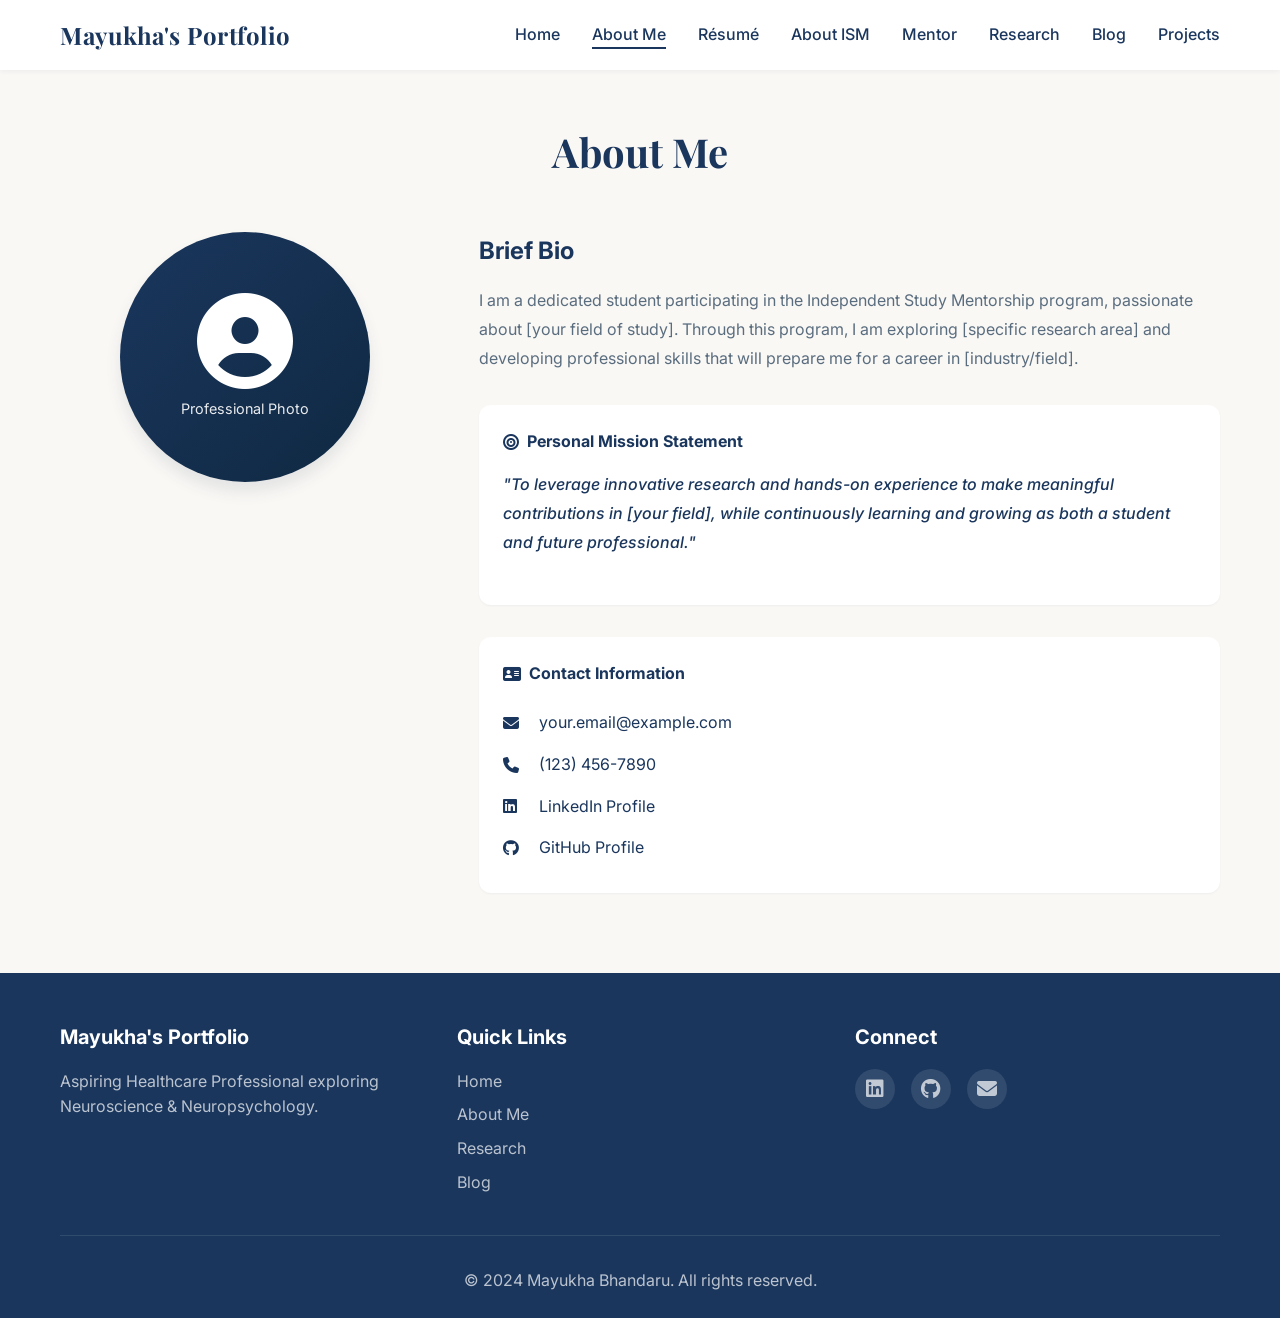
==== about.html @ 6cccc294 "Update to professional design: sharp button corners, Inter font family" ====
<!DOCTYPE html>
<html lang="en">
<head>
    <meta charset="UTF-8">
    <meta name="viewport" content="width=device-width, initial-scale=1.0">
    <title>About Me | Mayukha Bhandaru</title>
    <link rel="stylesheet" href="css/styles.css">
    <link rel="stylesheet" href="https://cdnjs.cloudflare.com/ajax/libs/font-awesome/6.4.0/css/all.min.css">
    <link href="https://fonts.googleapis.com/css2?family=Inter:wght@300;400;500;600;700&family=Playfair+Display:wght@600;700&display=swap" rel="stylesheet">
</head>
<body>
    <!-- Navigation -->
    <nav class="navbar" id="navbar">
        <div class="nav-container">
            <div class="nav-brand">
                <a href="index.html" class="brand-name">Mayukha's Portfolio</a>
            </div>
            <ul class="nav-menu" id="navMenu">
                <li><a href="index.html" class="nav-link">Home</a></li>
                <li><a href="about.html" class="nav-link active">About Me</a></li>
                <li><a href="resume.html" class="nav-link">Résumé</a></li>
                <li><a href="ism.html" class="nav-link">About ISM</a></li>
                <li><a href="mentor.html" class="nav-link">Mentor</a></li>
                <li><a href="research.html" class="nav-link">Research</a></li>
                <li><a href="blog.html" class="nav-link">Blog</a></li>
                <li><a href="projects.html" class="nav-link">Projects</a></li>
            </ul>
            <div class="hamburger" id="hamburger">
                <span></span>
                <span></span>
                <span></span>
            </div>
        </div>
    </nav>

    <!-- ABOUT ME Section -->
    <section id="about" class="section about-section page-section">
        <div class="container">
            <h2 class="section-title">About Me</h2>
            <div class="about-content">
                <div class="headshot-container">
                    <div class="headshot-placeholder">
                        <i class="fas fa-user-circle"></i>
                        <span>Professional Photo</span>
                    </div>
                </div>
                <div class="about-text">
                    <h3>Brief Bio</h3>
                    <p>I am a dedicated student participating in the Independent Study Mentorship program, passionate about [your field of study]. Through this program, I am exploring [specific research area] and developing professional skills that will prepare me for a career in [industry/field].</p>

                    <div class="mission-statement">
                        <h4><i class="fas fa-bullseye"></i> Personal Mission Statement</h4>
                        <p>"To leverage innovative research and hands-on experience to make meaningful contributions in [your field], while continuously learning and growing as both a student and future professional."</p>
                    </div>

                    <div class="contact-info">
                        <h4><i class="fas fa-address-card"></i> Contact Information</h4>
                        <ul>
                            <li><i class="fas fa-envelope"></i> <a href="mailto:your.email@example.com">your.email@example.com</a></li>
                            <li><i class="fas fa-phone"></i> (123) 456-7890</li>
                            <li><i class="fab fa-linkedin"></i> <a href="https://linkedin.com/in/yourprofile" target="_blank">LinkedIn Profile</a></li>
                            <li><i class="fab fa-github"></i> <a href="https://github.com/yourusername" target="_blank">GitHub Profile</a></li>
                        </ul>
                    </div>
                </div>
            </div>
        </div>
    </section>

    <!-- Footer -->
    <footer class="footer">
        <div class="container">
            <div class="footer-content">
                <div class="footer-section">
                    <h4>Mayukha's Portfolio</h4>
                    <p>Aspiring Healthcare Professional exploring Neuroscience &amp; Neuropsychology.</p>
                </div>
                <div class="footer-section">
                    <h4>Quick Links</h4>
                    <ul>
                        <li><a href="index.html">Home</a></li>
                        <li><a href="about.html">About Me</a></li>
                        <li><a href="research.html">Research</a></li>
                        <li><a href="blog.html">Blog</a></li>
                    </ul>
                </div>
                <div class="footer-section">
                    <h4>Connect</h4>
                    <div class="social-links">
                        <a href="#"><i class="fab fa-linkedin"></i></a>
                        <a href="#"><i class="fab fa-github"></i></a>
                        <a href="mailto:your.email@example.com"><i class="fas fa-envelope"></i></a>
                    </div>
                </div>
            </div>
            <div class="footer-bottom">
                <p>&copy; 2024 Mayukha Bhandaru. All rights reserved.</p>
            </div>
        </div>
    </footer>

    <script src="js/main.js"></script>
</body>
</html>
---- css/styles.css ----
/* ===========================
   GLOBAL STYLES & RESET
   =========================== */
* {
    margin: 0;
    padding: 0;
    box-sizing: border-box;
}

:root {
    --primary-color: #1a365d;
    --secondary-color: #0f2942;
    --accent-color: #f5e6d3;
    --accent-dark: #d4b896;
    --text-dark: #1a365d;
    --text-light: #5a6d7f;
    --bg-light: #faf8f5;
    --bg-white: #ffffff;
    --bg-cream: #f5e6d3;
    --border-color: #e8dcc8;
    --success-color: #2d5f4f;
    --warning-color: #d4b896;
    --danger-color: #8b4446;
    --shadow-sm: 0 1px 2px rgba(26, 54, 93, 0.05);
    --shadow-md: 0 4px 6px rgba(26, 54, 93, 0.08);
    --shadow-lg: 0 10px 15px rgba(26, 54, 93, 0.1);
    --shadow-xl: 0 20px 25px rgba(26, 54, 93, 0.12);
}

html {
    scroll-behavior: smooth;
}

body {
    font-family: 'Inter', -apple-system, BlinkMacSystemFont, 'Segoe UI', sans-serif;
    color: var(--text-dark);
    line-height: 1.6;
    background-color: var(--bg-white);
    font-weight: 400;
}

.container {
    max-width: 1200px;
    margin: 0 auto;
    padding: 0 20px;
}

.section {
    padding: 80px 0;
}

.section-title {
    font-family: 'Playfair Display', serif;
    font-size: 2.5rem;
    font-weight: 700;
    text-align: center;
    margin-bottom: 1rem;
    color: var(--text-dark);
}

.section-subtitle {
    text-align: center;
    color: var(--text-light);
    font-size: 1.1rem;
    margin-bottom: 3rem;
}

/* ===========================
   NAVIGATION BAR
   =========================== */
.navbar {
    position: fixed;
    top: 0;
    left: 0;
    width: 100%;
    background: var(--bg-white);
    box-shadow: var(--shadow-md);
    z-index: 1000;
    transition: all 0.3s ease;
}

.nav-container {
    max-width: 1200px;
    margin: 0 auto;
    padding: 1rem 20px;
    display: flex;
    justify-content: space-between;
    align-items: center;
}

.nav-brand {
    display: flex;
    align-items: center;
    gap: 12px;
}

.brand-name {
    font-family: 'Playfair Display', serif;
    font-weight: 700;
    font-size: 1.5rem;
    color: var(--primary-color);
    letter-spacing: 0.5px;
    text-decoration: none;
    transition: opacity 0.3s ease;
}

.brand-name:hover {
    opacity: 0.8;
}

/* Page sections (for multi-page layout) */
.page-section {
    min-height: calc(100vh - 140px);
    padding-top: 120px;
}

.logo-placeholder {
    width: 40px;
    height: 40px;
    background: linear-gradient(135deg, var(--primary-color), var(--secondary-color));
    border-radius: 8px;
    display: flex;
    align-items: center;
    justify-content: center;
    color: white;
    font-size: 1.5rem;
}

.nav-menu {
    display: flex;
    list-style: none;
    gap: 2rem;
}

.nav-link {
    text-decoration: none;
    color: var(--text-dark);
    font-weight: 500;
    transition: color 0.3s ease;
    position: relative;
}

.nav-link:hover,
.nav-link.active {
    color: var(--primary-color);
}

.nav-link::after {
    content: '';
    position: absolute;
    bottom: -5px;
    left: 0;
    width: 0;
    height: 2px;
    background: var(--primary-color);
    transition: width 0.3s ease;
}

.nav-link:hover::after,
.nav-link.active::after {
    width: 100%;
}

.hamburger {
    display: none;
    flex-direction: column;
    cursor: pointer;
    gap: 5px;
}

.hamburger span {
    width: 25px;
    height: 3px;
    background: var(--text-dark);
    transition: all 0.3s ease;
}

/* ===========================
   HOME / HERO SECTION
   =========================== */
.hero-section {
    min-height: 100vh;
    display: flex;
    align-items: center;
    background: linear-gradient(135deg, #0f2942 0%, #1a365d 50%, #2d4a6d 100%);
    color: white;
    padding-top: 80px;
}

.hero-content {
    max-width: 1100px;
    margin: 0 auto;
}

.hero-split {
    display: grid;
    grid-template-columns: 1fr 1fr;
    gap: 4rem;
    align-items: center;
    margin-bottom: 4rem;
}

.hero-text {
    text-align: left;
}

.hero-title {
    font-family: 'Playfair Display', serif;
    font-size: 4rem;
    font-weight: 700;
    margin-bottom: 1.5rem;
    animation: fadeInUp 0.8s ease;
    letter-spacing: 1px;
    line-height: 1.2;
}

.hero-subtitle {
    font-size: 1.75rem;
    font-weight: 300;
    margin-bottom: 1.5rem;
    opacity: 0.95;
    animation: fadeInUp 0.8s ease 0.2s backwards;
}

.hero-topic {
    font-size: 1.4rem;
    margin-bottom: 0;
    opacity: 0.95;
    animation: fadeInUp 0.8s ease 0.2s backwards;
}

.highlight {
    font-weight: 600;
    color: var(--accent-color);
}

.hero-quote {
    background: rgba(245, 230, 211, 0.15);
    backdrop-filter: blur(10px);
    padding: 2rem;
    border-radius: 12px;
    margin: 3rem auto;
    max-width: 600px;
    border-left: 4px solid var(--accent-color);
    animation: fadeInUp 0.8s ease 0.4s backwards;
}

.hero-quote-simple {
    margin: 0 auto 3rem;
    max-width: 800px;
    text-align: center;
    animation: fadeInUp 0.8s ease 0.4s backwards;
}

.hero-quote-simple p {
    font-size: 1.3rem;
    font-style: italic;
    margin-bottom: 0.75rem;
    line-height: 1.6;
    opacity: 0.95;
}

.hero-quote-simple cite {
    font-size: 1rem;
    opacity: 0.85;
    font-style: normal;
}

.hero-image-container {
    animation: fadeInUp 0.8s ease 0.3s backwards;
}

.hero-image-placeholder {
    width: 100%;
    height: 350px;
    background: rgba(245, 230, 211, 0.15);
    border: 3px dashed var(--accent-color);
    border-radius: 16px;
    display: flex;
    flex-direction: column;
    align-items: center;
    justify-content: center;
    transition: all 0.3s ease;
}

.hero-image-placeholder:hover {
    background: rgba(245, 230, 211, 0.25);
    transform: translateY(-5px);
}

.hero-image-placeholder i {
    font-size: 5rem;
    color: var(--accent-color);
    margin-bottom: 1rem;
    opacity: 0.8;
}

.hero-image-placeholder span {
    color: rgba(255, 255, 255, 0.7);
    font-size: 1rem;
    font-weight: 500;
}

.quote-icon {
    font-size: 2rem;
    color: var(--accent-color);
    margin-bottom: 1rem;
}

.hero-quote p {
    font-size: 1.2rem;
    font-style: italic;
    margin-bottom: 0.5rem;
}

.hero-quote cite {
    font-size: 0.9rem;
    opacity: 0.8;
}

.cta-button {
    display: inline-block;
    padding: 16px 48px;
    background: var(--accent-color);
    color: var(--primary-color);
    text-decoration: none;
    border-radius: 4px;
    font-weight: 600;
    font-size: 1rem;
    letter-spacing: 0.5px;
    text-transform: uppercase;
    transition: all 0.3s ease;
    margin: 0 auto;
    display: block;
    width: fit-content;
    animation: fadeInUp 0.8s ease 0.5s backwards;
}

.cta-button:hover {
    transform: translateY(-3px);
    box-shadow: 0 10px 20px rgba(245, 230, 211, 0.3);
    background: var(--accent-dark);
}

@keyframes fadeInUp {
    from {
        opacity: 0;
        transform: translateY(30px);
    }
    to {
        opacity: 1;
        transform: translateY(0);
    }
}

/* ===========================
   ABOUT ME SECTION
   =========================== */
.about-section {
    background: var(--bg-light);
}

.about-content {
    display: grid;
    grid-template-columns: 1fr 2fr;
    gap: 3rem;
    margin-top: 3rem;
}

.headshot-container {
    display: flex;
    justify-content: center;
}

.headshot-placeholder {
    width: 250px;
    height: 250px;
    border-radius: 50%;
    background: linear-gradient(135deg, var(--primary-color), var(--secondary-color));
    display: flex;
    flex-direction: column;
    align-items: center;
    justify-content: center;
    color: white;
    box-shadow: var(--shadow-lg);
}

.headshot-placeholder i {
    font-size: 6rem;
    margin-bottom: 0.5rem;
}

.headshot-placeholder span {
    font-size: 0.9rem;
    opacity: 0.9;
}

.about-text h3 {
    color: var(--primary-color);
    margin-bottom: 1rem;
    font-size: 1.5rem;
}

.about-text p {
    color: var(--text-light);
    line-height: 1.8;
    margin-bottom: 1.5rem;
}

.mission-statement,
.contact-info {
    background: var(--bg-white);
    padding: 1.5rem;
    border-radius: 12px;
    margin-top: 2rem;
    box-shadow: var(--shadow-sm);
}

.mission-statement h4,
.contact-info h4 {
    color: var(--text-dark);
    margin-bottom: 1rem;
    display: flex;
    align-items: center;
    gap: 0.5rem;
}

.mission-statement h4 i,
.contact-info h4 i {
    color: var(--primary-color);
}

.mission-statement p {
    font-style: italic;
    color: var(--text-dark);
    font-weight: 500;
}

.contact-info ul {
    list-style: none;
}

.contact-info ul li {
    padding: 0.5rem 0;
    display: flex;
    align-items: center;
    gap: 1rem;
}

.contact-info ul li i {
    color: var(--primary-color);
    width: 20px;
}

.contact-info a {
    color: var(--primary-color);
    text-decoration: none;
}

.contact-info a:hover {
    text-decoration: underline;
}

/* ===========================
   RÉSUMÉ SECTION
   =========================== */
.resume-section {
    background: var(--bg-white);
}

.resume-content {
    display: grid;
    grid-template-columns: 1fr 1fr;
    gap: 2rem;
    margin-top: 3rem;
}

.resume-preview {
    display: flex;
    align-items: center;
    justify-content: center;
}

.resume-placeholder {
    width: 100%;
    max-width: 400px;
    aspect-ratio: 8.5/11;
    background: var(--bg-light);
    border: 2px dashed var(--border-color);
    border-radius: 12px;
    display: flex;
    flex-direction: column;
    align-items: center;
    justify-content: center;
    color: var(--text-light);
}

.resume-placeholder i {
    font-size: 5rem;
    margin-bottom: 1rem;
    color: var(--primary-color);
}

.resume-placeholder p {
    font-size: 1.25rem;
    font-weight: 600;
    margin-bottom: 0.5rem;
}

.resume-download {
    display: flex;
    flex-direction: column;
    justify-content: center;
}

.resume-download h3 {
    color: var(--text-dark);
    margin-bottom: 1.5rem;
    font-size: 1.5rem;
}

.download-buttons {
    display: flex;
    flex-direction: column;
    gap: 1rem;
    margin-bottom: 1.5rem;
}

.download-btn {
    display: flex;
    align-items: center;
    gap: 1rem;
    padding: 1rem 1.5rem;
    border-radius: 8px;
    text-decoration: none;
    font-weight: 600;
    transition: all 0.3s ease;
}

.pdf-btn {
    background: var(--danger-color);
    color: white;
}

.pdf-btn:hover {
    background: #6d3335;
    transform: translateY(-2px);
    box-shadow: var(--shadow-md);
}

.gdoc-btn {
    background: var(--primary-color);
    color: white;
}

.gdoc-btn:hover {
    background: var(--secondary-color);
    transform: translateY(-2px);
    box-shadow: var(--shadow-md);
}

.download-note {
    color: var(--text-light);
    font-size: 0.9rem;
    display: flex;
    align-items: center;
    gap: 0.5rem;
}

.resume-highlights {
    grid-column: 1 / -1;
    margin-top: 2rem;
}

.resume-highlights h3 {
    color: var(--text-dark);
    margin-bottom: 1.5rem;
    font-size: 1.5rem;
}

.highlights-grid {
    display: grid;
    grid-template-columns: repeat(3, 1fr);
    gap: 2rem;
}

.highlight-item {
    background: var(--bg-light);
    padding: 2rem;
    border-radius: 12px;
    text-align: center;
    transition: all 0.3s ease;
}

.highlight-item:hover {
    transform: translateY(-5px);
    box-shadow: var(--shadow-md);
}

.highlight-item i {
    font-size: 3rem;
    color: var(--primary-color);
    margin-bottom: 1rem;
}

.highlight-item h4 {
    color: var(--text-dark);
    margin-bottom: 0.5rem;
}

.highlight-item p {
    color: var(--text-light);
}

/* ===========================
   ABOUT ISM SECTION
   =========================== */
.ism-section {
    background: var(--bg-light);
}

.ism-intro {
    max-width: 800px;
    margin: 0 auto 3rem;
    text-align: center;
}

.lead {
    font-size: 1.25rem;
    color: var(--text-light);
    line-height: 1.8;
}

.ism-details {
    display: grid;
    grid-template-columns: repeat(2, 1fr);
    gap: 2rem;
}

.ism-card {
    background: var(--bg-white);
    padding: 2rem;
    border-radius: 12px;
    box-shadow: var(--shadow-sm);
    transition: all 0.3s ease;
}

.ism-card:hover {
    transform: translateY(-5px);
    box-shadow: var(--shadow-lg);
}

.card-icon {
    width: 60px;
    height: 60px;
    background: linear-gradient(135deg, var(--primary-color), var(--secondary-color));
    border-radius: 12px;
    display: flex;
    align-items: center;
    justify-content: center;
    color: white;
    font-size: 1.75rem;
    margin-bottom: 1.5rem;
}

.ism-card h3 {
    color: var(--text-dark);
    margin-bottom: 1rem;
    font-size: 1.5rem;
}

.ism-card p {
    color: var(--text-light);
    line-height: 1.8;
}

/* ===========================
   MENTOR BIO SECTION
   =========================== */
.mentor-section {
    background: var(--bg-white);
}

.mentor-content {
    position: relative;
    margin-top: 3rem;
}

.coming-soon-badge {
    display: inline-flex;
    align-items: center;
    gap: 0.5rem;
    background: var(--accent-color);
    color: var(--primary-color);
    padding: 0.75rem 1.5rem;
    border-radius: 50px;
    font-weight: 600;
    margin-bottom: 2rem;
}

.mentor-placeholder {
    display: grid;
    grid-template-columns: 1fr 2fr;
    gap: 3rem;
    background: var(--bg-light);
    padding: 3rem;
    border-radius: 12px;
}

.mentor-image-placeholder {
    width: 250px;
    height: 250px;
    border-radius: 12px;
    background: linear-gradient(135deg, var(--primary-color), var(--secondary-color));
    display: flex;
    flex-direction: column;
    align-items: center;
    justify-content: center;
    color: white;
    box-shadow: var(--shadow-lg);
}

.mentor-image-placeholder i {
    font-size: 6rem;
    margin-bottom: 0.5rem;
}

.mentor-info-placeholder h3 {
    font-size: 2rem;
    color: var(--text-dark);
    margin-bottom: 0.5rem;
}

.mentor-title {
    font-size: 1.25rem;
    color: var(--primary-color);
    font-weight: 600;
    margin-bottom: 0.25rem;
}

.mentor-company {
    color: var(--text-light);
    margin-bottom: 2rem;
}

.mentor-bio {
    margin-bottom: 2rem;
}

.mentor-bio p {
    color: var(--text-light);
    line-height: 1.8;
}

.mentor-expertise h4 {
    color: var(--text-dark);
    margin-bottom: 1rem;
}

.mentor-expertise ul {
    list-style: none;
    padding-left: 0;
}

.mentor-expertise ul li {
    color: var(--text-light);
    padding: 0.5rem 0;
    padding-left: 1.5rem;
    position: relative;
}

.mentor-expertise ul li::before {
    content: '•';
    color: var(--primary-color);
    font-size: 1.5rem;
    position: absolute;
    left: 0;
}

/* ===========================
   RESEARCH SECTION
   =========================== */
.research-section {
    background: var(--bg-light);
}

.research-grid {
    display: grid;
    grid-template-columns: repeat(2, 1fr);
    gap: 2rem;
    margin-top: 3rem;
}

.research-card {
    background: var(--bg-white);
    border-radius: 12px;
    overflow: hidden;
    box-shadow: var(--shadow-md);
    transition: all 0.3s ease;
}

.research-card:hover {
    transform: translateY(-5px);
    box-shadow: var(--shadow-xl);
}

.card-header {
    padding: 2rem;
    color: white;
    display: flex;
    align-items: center;
    gap: 1rem;
}

.card-header i {
    font-size: 2rem;
}

.card-header h3 {
    font-size: 1.5rem;
    margin: 0;
}

.research-header {
    background: linear-gradient(135deg, #1a365d, #2d4a6d);
}

.interviews-header {
    background: linear-gradient(135deg, #2d4a6d, #3f5c7a);
}

.visits-header {
    background: linear-gradient(135deg, #0f2942, #1a365d);
}

.observations-header {
    background: linear-gradient(135deg, #3f5c7a, #516d89);
}

.card-body {
    padding: 2rem;
}

.card-body p {
    color: var(--text-light);
    margin-bottom: 1.5rem;
    line-height: 1.6;
}

.assessment-count {
    display: flex;
    align-items: baseline;
    gap: 0.5rem;
    margin-bottom: 1.5rem;
}

.assessment-count .count {
    font-size: 3rem;
    font-weight: 700;
    color: var(--primary-color);
}

.assessment-count .label {
    color: var(--text-light);
    font-size: 1rem;
}

.view-btn {
    width: 100%;
    padding: 0.75rem 1.5rem;
    background: var(--primary-color);
    color: white;
    border: none;
    border-radius: 8px;
    font-weight: 600;
    cursor: pointer;
    transition: all 0.3s ease;
}

.view-btn:hover {
    background: var(--secondary-color);
    transform: translateY(-2px);
}

/* ===========================
   BLOG SECTION
   =========================== */
.blog-section {
    background: var(--bg-white);
}

.blog-feed {
    max-width: 900px;
    margin: 0 auto;
}

.blog-entry {
    background: var(--bg-light);
    padding: 2rem;
    border-radius: 12px;
    margin-bottom: 2rem;
    box-shadow: var(--shadow-sm);
    transition: all 0.3s ease;
}

.blog-entry:hover {
    box-shadow: var(--shadow-md);
    transform: translateY(-3px);
}

.blog-meta {
    display: flex;
    gap: 1.5rem;
    margin-bottom: 1rem;
}

.blog-date,
.blog-category {
    display: flex;
    align-items: center;
    gap: 0.5rem;
    color: var(--text-light);
    font-size: 0.9rem;
}

.blog-category {
    color: var(--primary-color);
    background: var(--bg-cream);
    padding: 0.25rem 0.75rem;
    border-radius: 50px;
}

.blog-title {
    font-size: 1.75rem;
    color: var(--text-dark);
    margin-bottom: 1rem;
    font-weight: 600;
}

.blog-excerpt p {
    color: var(--text-light);
    line-height: 1.8;
    margin-bottom: 1.5rem;
}

.read-more {
    display: inline-flex;
    align-items: center;
    gap: 0.5rem;
    color: var(--primary-color);
    font-weight: 600;
    text-decoration: none;
    transition: all 0.3s ease;
}

.read-more:hover {
    gap: 1rem;
}

.blog-placeholder {
    background: var(--bg-light);
    padding: 3rem;
    border-radius: 12px;
    border: 2px dashed var(--border-color);
    text-align: center;
    color: var(--text-light);
}

.blog-placeholder i {
    font-size: 3rem;
    color: var(--primary-color);
    margin-bottom: 1rem;
}

/* ===========================
   PROJECTS SECTION
   =========================== */
.projects-section {
    background: var(--bg-light);
}

.project-subsection {
    margin-bottom: 4rem;
}

.subsection-header {
    display: flex;
    align-items: center;
    gap: 1rem;
    margin-bottom: 1rem;
}

.subsection-header i {
    font-size: 2rem;
    color: var(--primary-color);
}

.subsection-header h3 {
    font-size: 2rem;
    color: var(--text-dark);
}

.subsection-description {
    color: var(--text-light);
    font-size: 1.1rem;
    margin-bottom: 2rem;
    max-width: 800px;
}

.projects-grid {
    display: grid;
    grid-template-columns: repeat(2, 1fr);
    gap: 2rem;
}

.project-card {
    background: var(--bg-white);
    border-radius: 12px;
    overflow: hidden;
    box-shadow: var(--shadow-md);
    transition: all 0.3s ease;
}

.project-card:hover {
    transform: translateY(-5px);
    box-shadow: var(--shadow-xl);
}

.project-image-placeholder {
    height: 200px;
    background: linear-gradient(135deg, var(--primary-color), var(--secondary-color));
    display: flex;
    flex-direction: column;
    align-items: center;
    justify-content: center;
    color: white;
}

.project-image-placeholder i {
    font-size: 4rem;
    margin-bottom: 0.5rem;
}

.project-content {
    padding: 2rem;
}

.project-content h4 {
    color: var(--text-dark);
    font-size: 1.5rem;
    margin-bottom: 1rem;
}

.project-content p {
    color: var(--text-light);
    line-height: 1.8;
    margin-bottom: 1.5rem;
}

.project-tags {
    display: flex;
    gap: 0.5rem;
    flex-wrap: wrap;
    margin-bottom: 1.5rem;
}

.tag {
    background: var(--accent-color);
    color: var(--primary-color);
    padding: 0.25rem 0.75rem;
    border-radius: 50px;
    font-size: 0.85rem;
    font-weight: 500;
}

.project-link {
    display: inline-flex;
    align-items: center;
    gap: 0.5rem;
    color: var(--primary-color);
    text-decoration: none;
    font-weight: 600;
    transition: all 0.3s ease;
}

.project-link:hover {
    gap: 1rem;
}

.placeholder-card {
    display: flex;
    align-items: center;
    justify-content: center;
    border: 2px dashed var(--border-color);
    background: var(--bg-light);
}

.placeholder-content {
    text-align: center;
    color: var(--text-light);
    padding: 2rem;
}

.placeholder-content i {
    font-size: 4rem;
    color: var(--primary-color);
    margin-bottom: 1rem;
}

.final-product-container {
    max-width: 800px;
    margin: 0 auto;
}

.final-product-card {
    background: var(--bg-white);
    padding: 3rem;
    border-radius: 12px;
    box-shadow: var(--shadow-lg);
}

.product-icon {
    width: 80px;
    height: 80px;
    background: linear-gradient(135deg, var(--primary-color), var(--secondary-color));
    border-radius: 50%;
    display: flex;
    align-items: center;
    justify-content: center;
    color: white;
    font-size: 2.5rem;
    margin-bottom: 2rem;
}

.final-product-card h4 {
    font-size: 2rem;
    color: var(--text-dark);
    margin-bottom: 1rem;
}

.final-product-card > p {
    color: var(--text-light);
    line-height: 1.8;
    margin-bottom: 2rem;
}

.product-details {
    display: flex;
    gap: 2rem;
    margin-bottom: 2rem;
}

.detail-item {
    display: flex;
    align-items: center;
    gap: 0.75rem;
    color: var(--text-light);
}

.detail-item i {
    color: var(--primary-color);
    font-size: 1.25rem;
}

.product-components {
    background: var(--bg-light);
    padding: 2rem;
    border-radius: 8px;
    margin-bottom: 2rem;
}

.product-components h5 {
    color: var(--text-dark);
    margin-bottom: 1rem;
    font-size: 1.25rem;
}

.product-components ul {
    list-style: none;
}

.product-components ul li {
    padding: 0.5rem 0;
    color: var(--text-light);
    display: flex;
    align-items: center;
    gap: 0.75rem;
}

.product-components ul li i {
    color: var(--success-color);
}

.final-product-btn {
    width: 100%;
    padding: 1rem 2rem;
    background: var(--primary-color);
    color: white;
    border: none;
    border-radius: 8px;
    font-size: 1.1rem;
    font-weight: 600;
    cursor: pointer;
    transition: all 0.3s ease;
}

.final-product-btn:hover {
    background: var(--secondary-color);
    transform: translateY(-2px);
    box-shadow: var(--shadow-md);
}

/* ===========================
   FOOTER
   =========================== */
.footer {
    background: var(--text-dark);
    color: white;
    padding: 3rem 0 1.5rem;
}

.footer-content {
    display: grid;
    grid-template-columns: repeat(3, 1fr);
    gap: 2rem;
    margin-bottom: 2rem;
}

.footer-section h4 {
    margin-bottom: 1rem;
    font-size: 1.25rem;
}

.footer-section p {
    color: rgba(255, 255, 255, 0.7);
    line-height: 1.6;
}

.footer-section ul {
    list-style: none;
}

.footer-section ul li {
    margin-bottom: 0.5rem;
}

.footer-section a {
    color: rgba(255, 255, 255, 0.7);
    text-decoration: none;
    transition: color 0.3s ease;
}

.footer-section a:hover {
    color: white;
}

.social-links {
    display: flex;
    gap: 1rem;
}

.social-links a {
    width: 40px;
    height: 40px;
    background: rgba(255, 255, 255, 0.1);
    border-radius: 50%;
    display: flex;
    align-items: center;
    justify-content: center;
    font-size: 1.25rem;
    transition: all 0.3s ease;
}

.social-links a:hover {
    background: var(--primary-color);
    transform: translateY(-3px);
}

.footer-bottom {
    text-align: center;
    padding-top: 2rem;
    border-top: 1px solid rgba(255, 255, 255, 0.1);
    color: rgba(255, 255, 255, 0.7);
}

/* ===========================
   RESPONSIVE DESIGN
   =========================== */
@media (max-width: 968px) {
    .nav-menu {
        position: fixed;
        left: -100%;
        top: 70px;
        flex-direction: column;
        background-color: var(--bg-white);
        width: 100%;
        text-align: center;
        transition: 0.3s;
        box-shadow: var(--shadow-lg);
        padding: 2rem 0;
    }

    .nav-menu.active {
        left: 0;
    }

    .hamburger {
        display: flex;
    }

    .hero-split {
        grid-template-columns: 1fr;
        gap: 2rem;
        margin-bottom: 2rem;
    }

    .hero-text {
        text-align: center;
    }

    .hero-title {
        font-size: 3rem;
    }

    .hero-image-placeholder {
        height: 250px;
    }

    .about-content {
        grid-template-columns: 1fr;
    }

    .resume-content {
        grid-template-columns: 1fr;
    }

    .highlights-grid {
        grid-template-columns: 1fr;
    }

    .ism-details {
        grid-template-columns: 1fr;
    }

    .mentor-placeholder {
        grid-template-columns: 1fr;
    }

    .research-grid {
        grid-template-columns: 1fr;
    }

    .projects-grid {
        grid-template-columns: 1fr;
    }

    .footer-content {
        grid-template-columns: 1fr;
        text-align: center;
    }

    .social-links {
        justify-content: center;
    }
}

@media (max-width: 480px) {
    .hero-title {
        font-size: 2.5rem;
    }

    .hero-subtitle {
        font-size: 1.25rem;
    }

    .section {
        padding: 60px 0;
    }

    .section-title {
        font-size: 2rem;
    }
}
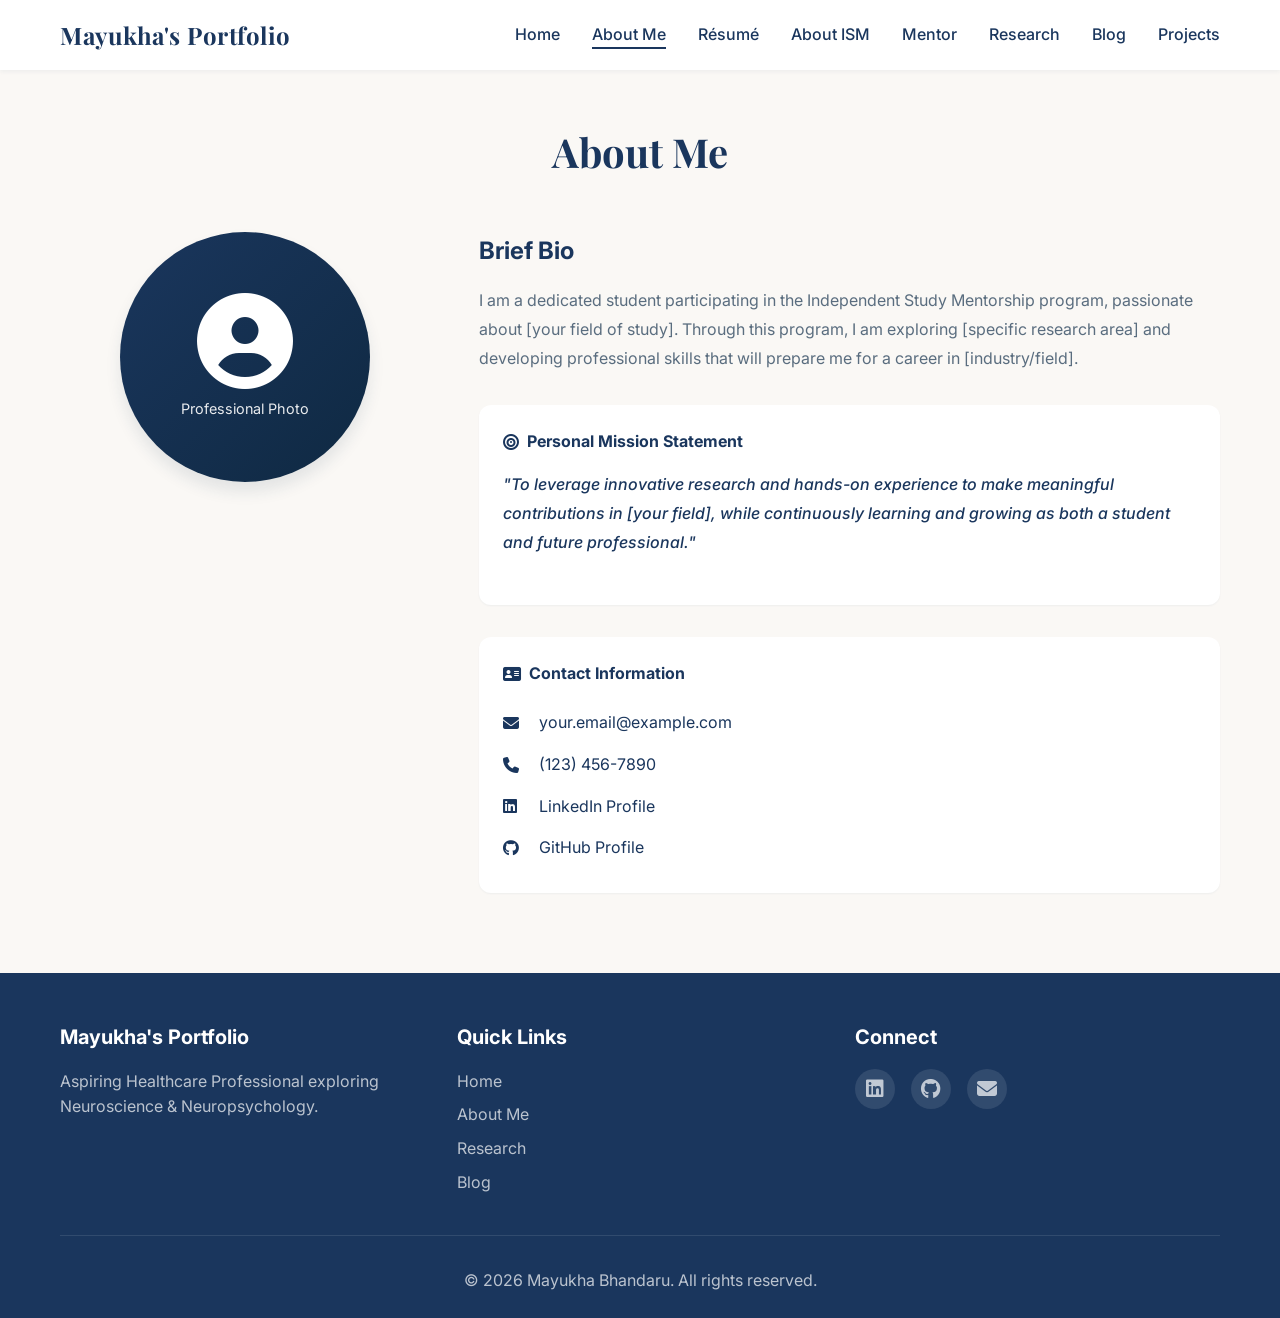
==== commit 64acd854: "Update copyright year to 2026" ====
--- a/about.html
+++ b/about.html
@@ -94,7 +94,7 @@
                 </div>
             </div>
             <div class="footer-bottom">
-                <p>&copy; 2024 Mayukha Bhandaru. All rights reserved.</p>
+                <p>&copy; 2026 Mayukha Bhandaru. All rights reserved.</p>
             </div>
         </div>
     </footer>
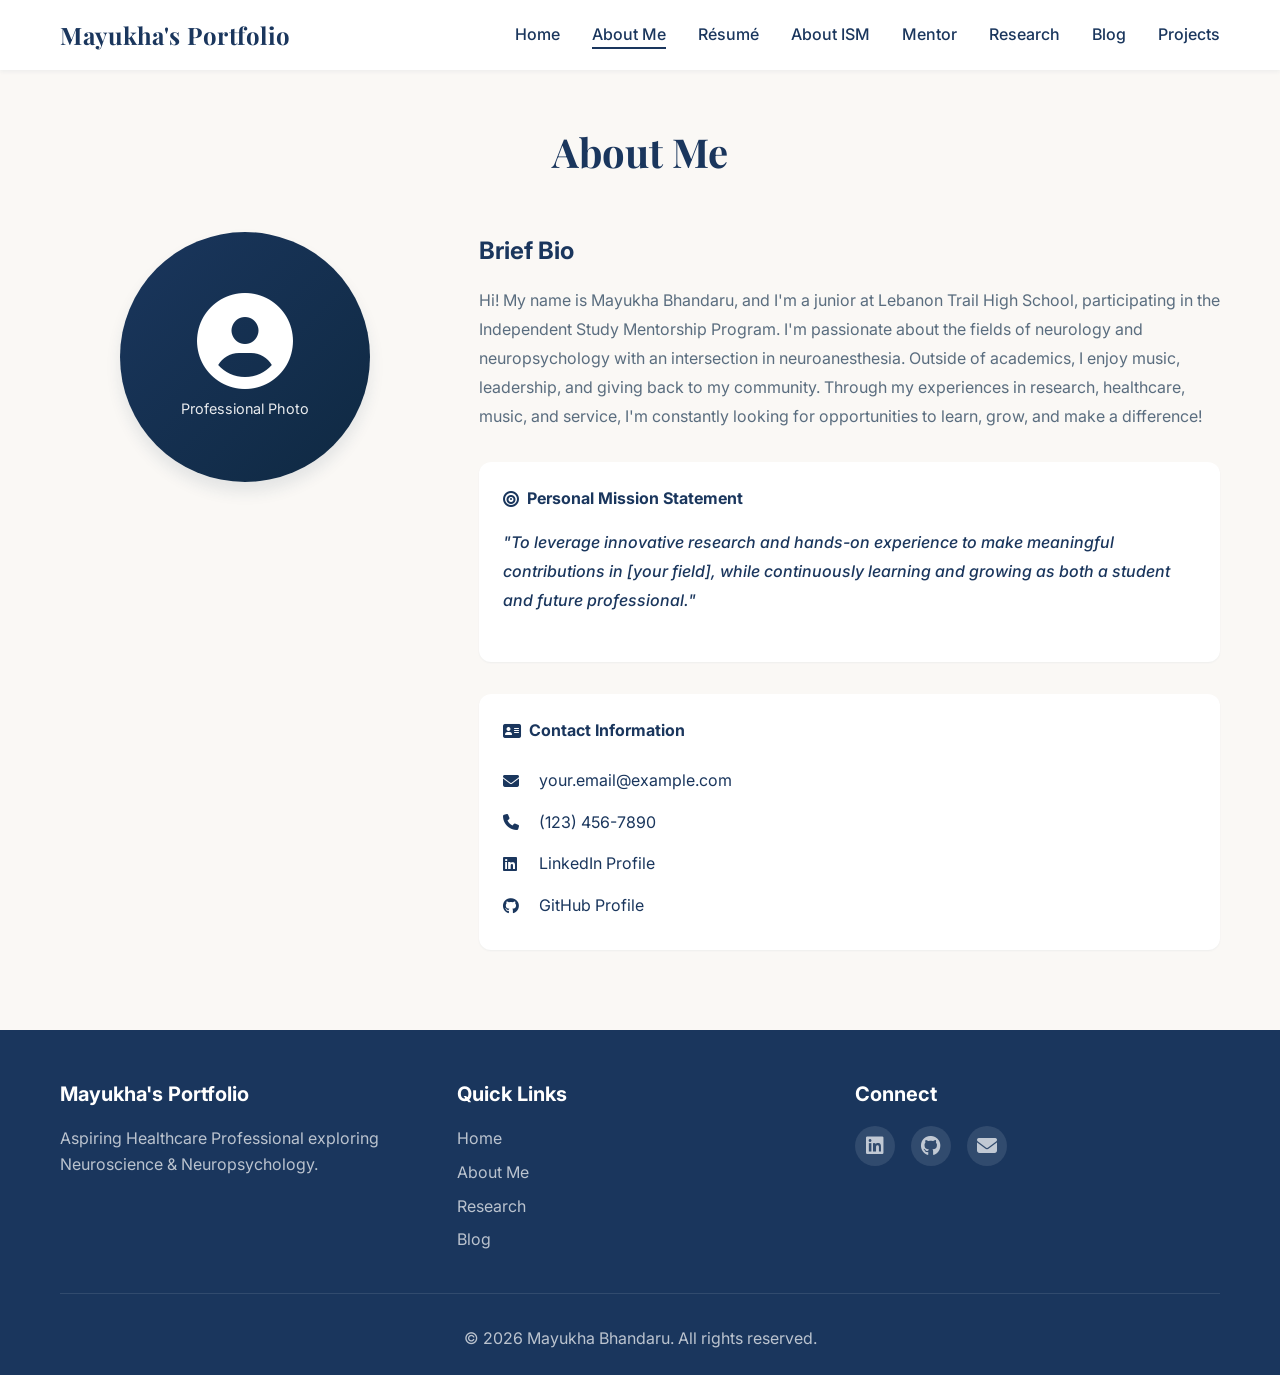
==== commit 2d36a2c0: "Add personalized bio for Mayukha" ====
--- a/about.html
+++ b/about.html
@@ -46,7 +46,7 @@
                 </div>
                 <div class="about-text">
                     <h3>Brief Bio</h3>
-                    <p>I am a dedicated student participating in the Independent Study Mentorship program, passionate about [your field of study]. Through this program, I am exploring [specific research area] and developing professional skills that will prepare me for a career in [industry/field].</p>
+                    <p>Hi! My name is Mayukha Bhandaru, and I'm a junior at Lebanon Trail High School, participating in the Independent Study Mentorship Program. I'm passionate about the fields of neurology and neuropsychology with an intersection in neuroanesthesia. Outside of academics, I enjoy music, leadership, and giving back to my community. Through my experiences in research, healthcare, music, and service, I'm constantly looking for opportunities to learn, grow, and make a difference!</p>
 
                     <div class="mission-statement">
                         <h4><i class="fas fa-bullseye"></i> Personal Mission Statement</h4>
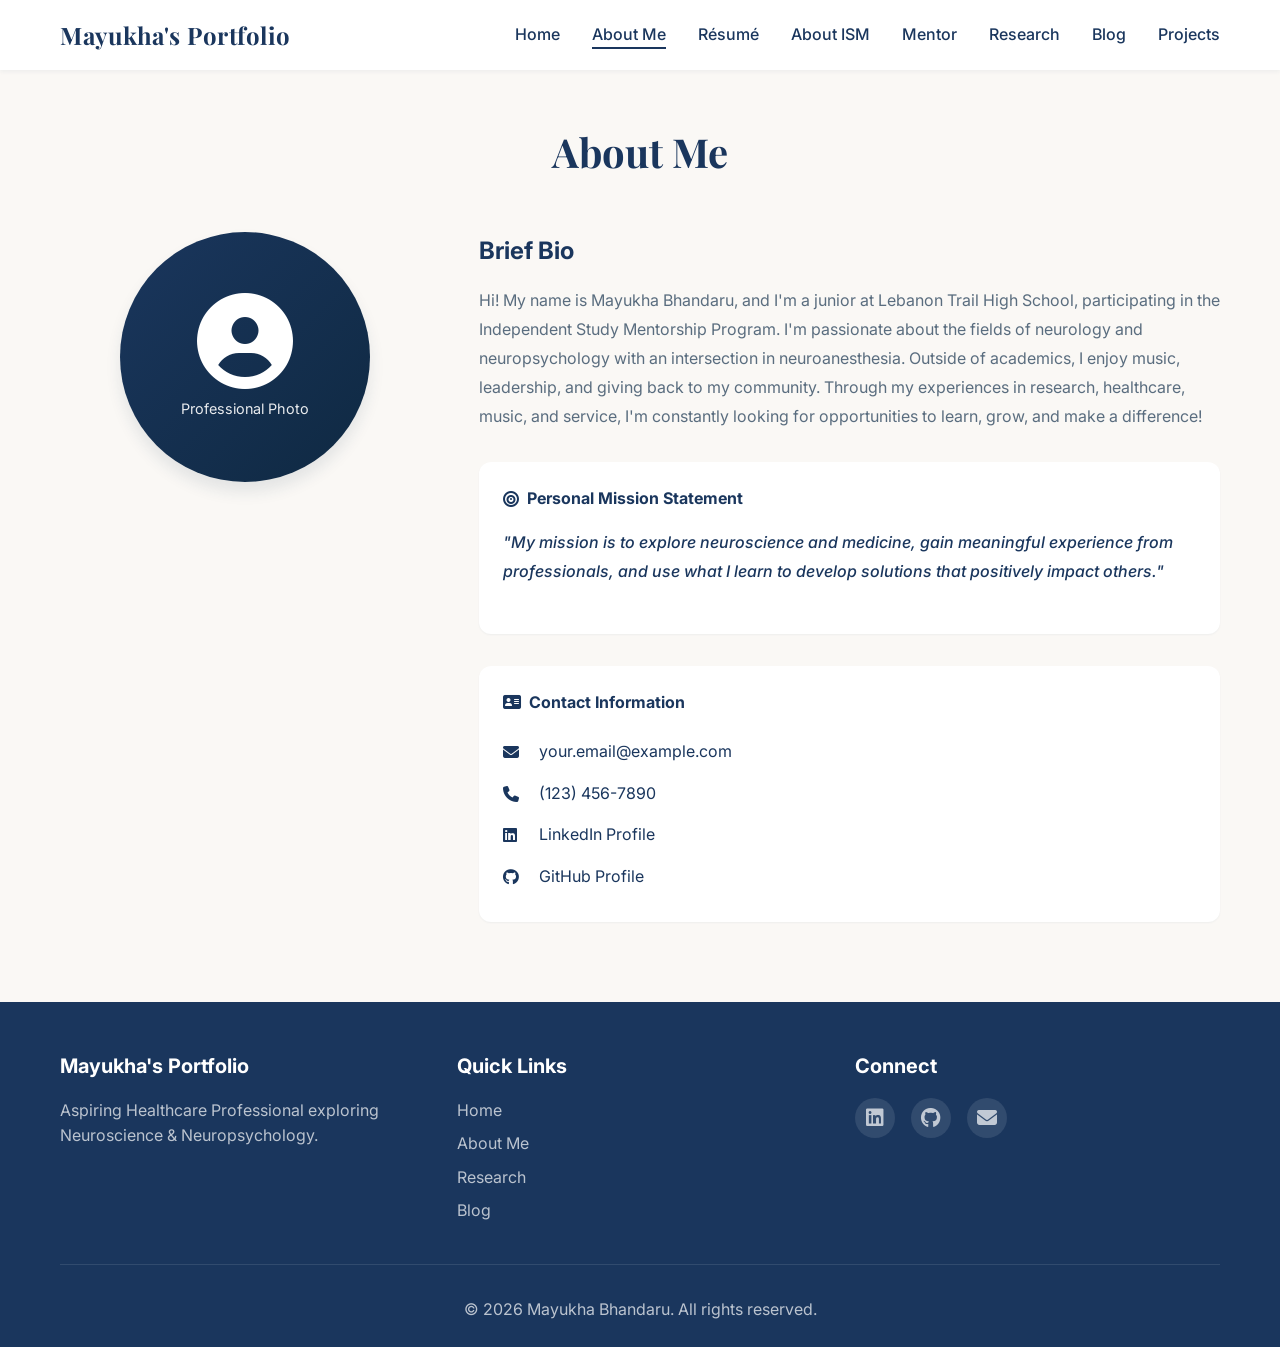
==== commit 9d54f56b: "Update mission statement" ====
--- a/about.html
+++ b/about.html
@@ -50,7 +50,7 @@
 
                     <div class="mission-statement">
                         <h4><i class="fas fa-bullseye"></i> Personal Mission Statement</h4>
-                        <p>"To leverage innovative research and hands-on experience to make meaningful contributions in [your field], while continuously learning and growing as both a student and future professional."</p>
+                        <p>"My mission is to explore neuroscience and medicine, gain meaningful experience from professionals, and use what I learn to develop solutions that positively impact others."</p>
                     </div>
 
                     <div class="contact-info">
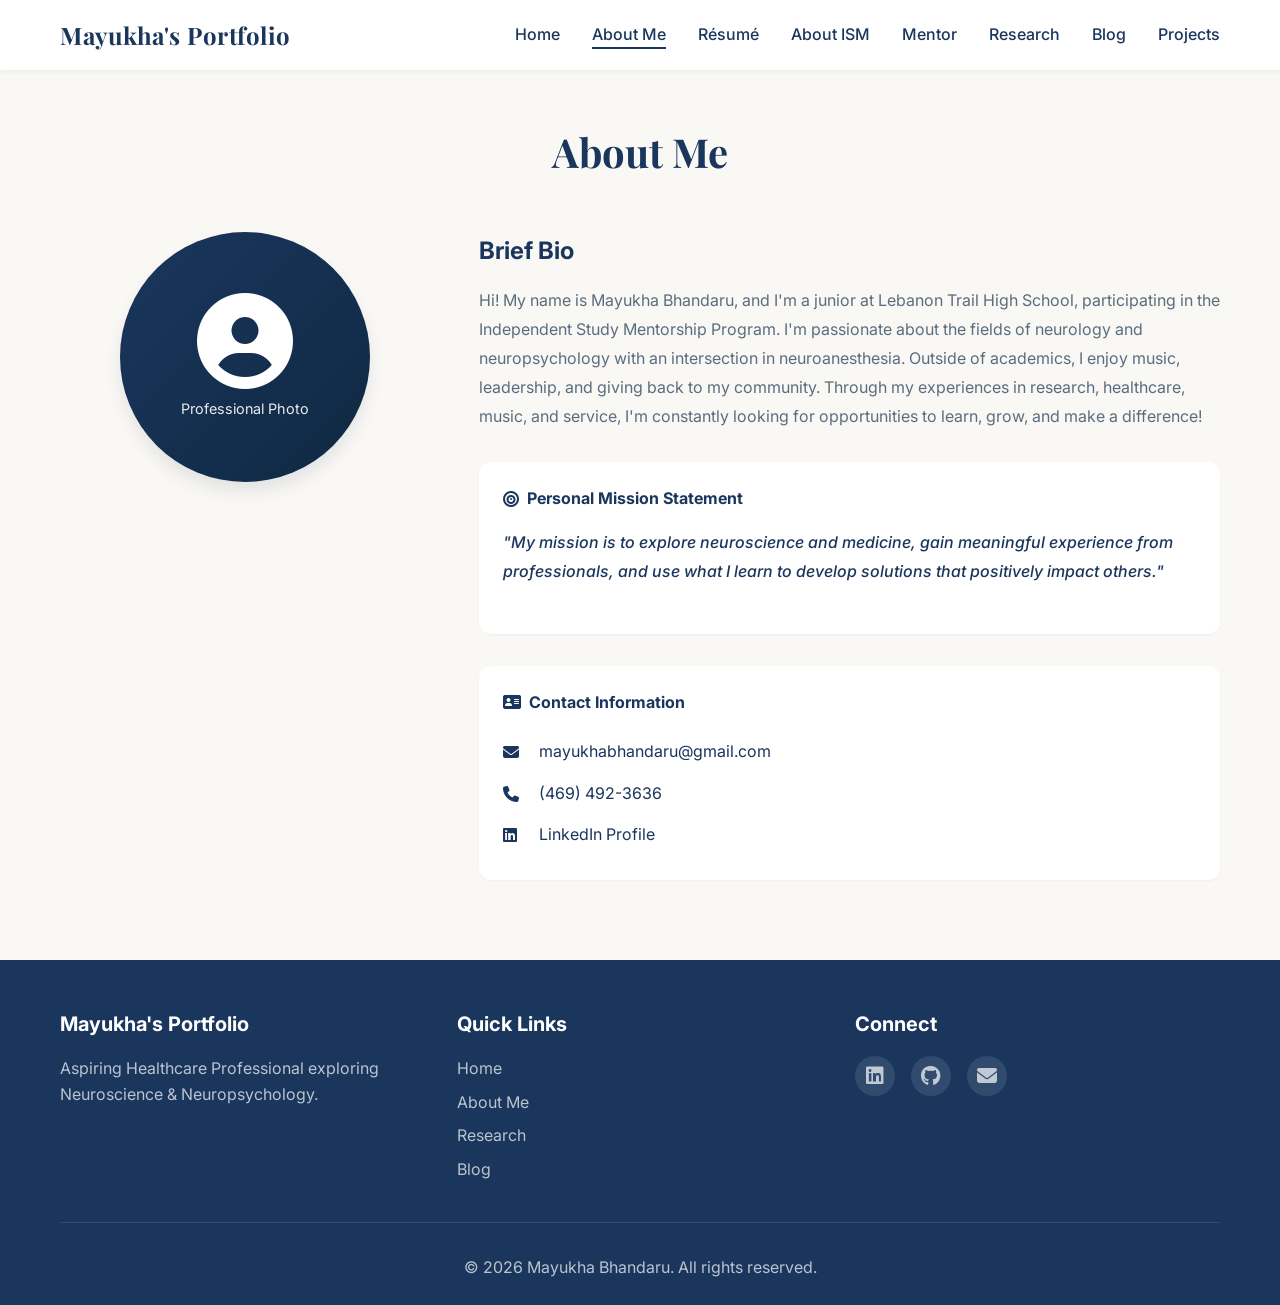
==== commit 18d97471: "Update contact information with email and phone" ====
--- a/about.html
+++ b/about.html
@@ -56,10 +56,9 @@
                     <div class="contact-info">
                         <h4><i class="fas fa-address-card"></i> Contact Information</h4>
                         <ul>
-                            <li><i class="fas fa-envelope"></i> <a href="mailto:your.email@example.com">your.email@example.com</a></li>
-                            <li><i class="fas fa-phone"></i> (123) 456-7890</li>
+                            <li><i class="fas fa-envelope"></i> <a href="mailto:mayukhabhandaru@gmail.com">mayukhabhandaru@gmail.com</a></li>
+                            <li><i class="fas fa-phone"></i> (469) 492-3636</li>
                             <li><i class="fab fa-linkedin"></i> <a href="https://linkedin.com/in/yourprofile" target="_blank">LinkedIn Profile</a></li>
-                            <li><i class="fab fa-github"></i> <a href="https://github.com/yourusername" target="_blank">GitHub Profile</a></li>
                         </ul>
                     </div>
                 </div>
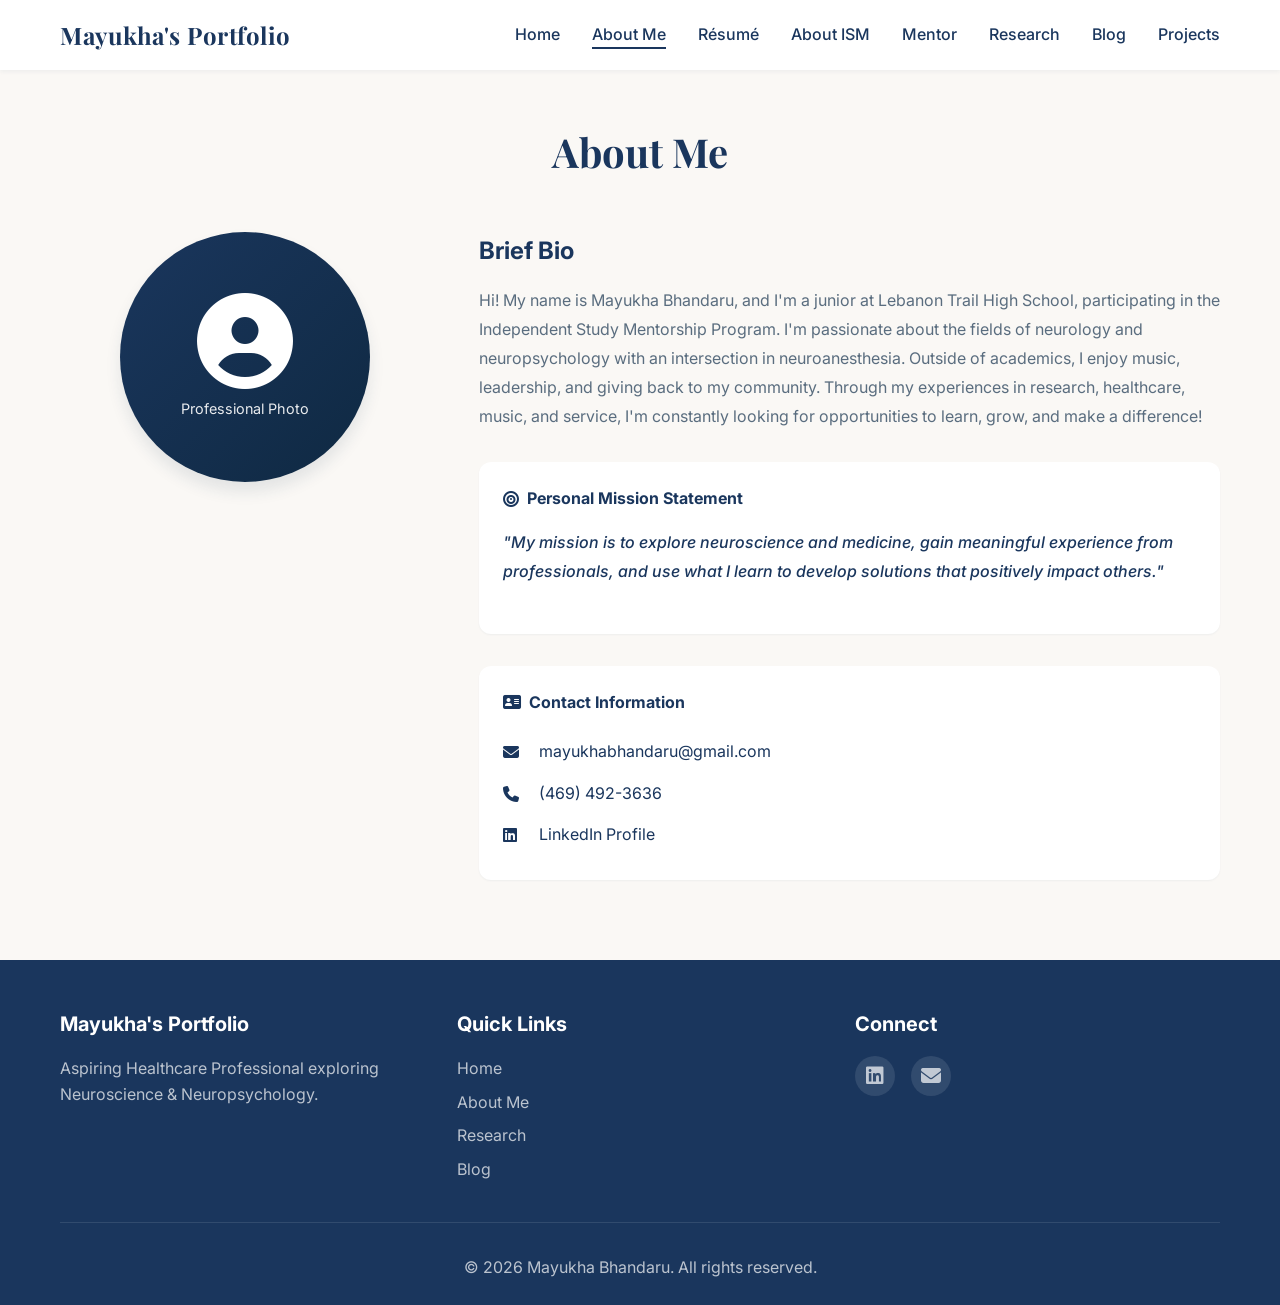
==== commit 738d4659: "Update footer: add LinkedIn link, update email, remove GitHub" ====
--- a/about.html
+++ b/about.html
@@ -58,7 +58,7 @@
                         <ul>
                             <li><i class="fas fa-envelope"></i> <a href="mailto:mayukhabhandaru@gmail.com">mayukhabhandaru@gmail.com</a></li>
                             <li><i class="fas fa-phone"></i> (469) 492-3636</li>
-                            <li><i class="fab fa-linkedin"></i> <a href="https://linkedin.com/in/yourprofile" target="_blank">LinkedIn Profile</a></li>
+                            <li><i class="fab fa-linkedin"></i> <a href="https://www.linkedin.com/in/mayukha-bhandaru-763126312/" target="_blank">LinkedIn Profile</a></li>
                         </ul>
                     </div>
                 </div>
@@ -86,9 +86,9 @@
                 <div class="footer-section">
                     <h4>Connect</h4>
                     <div class="social-links">
-                        <a href="#"><i class="fab fa-linkedin"></i></a>
-                        <a href="#"><i class="fab fa-github"></i></a>
-                        <a href="mailto:your.email@example.com"><i class="fas fa-envelope"></i></a>
+                        <a href="https://www.linkedin.com/in/mayukha-bhandaru-763126312/" target="_blank"><i class="fab fa-linkedin"></i></a>
+                        
+                        <a href="mailto:mayukhabhandaru@gmail.com"><i class="fas fa-envelope"></i></a>
                     </div>
                 </div>
             </div>
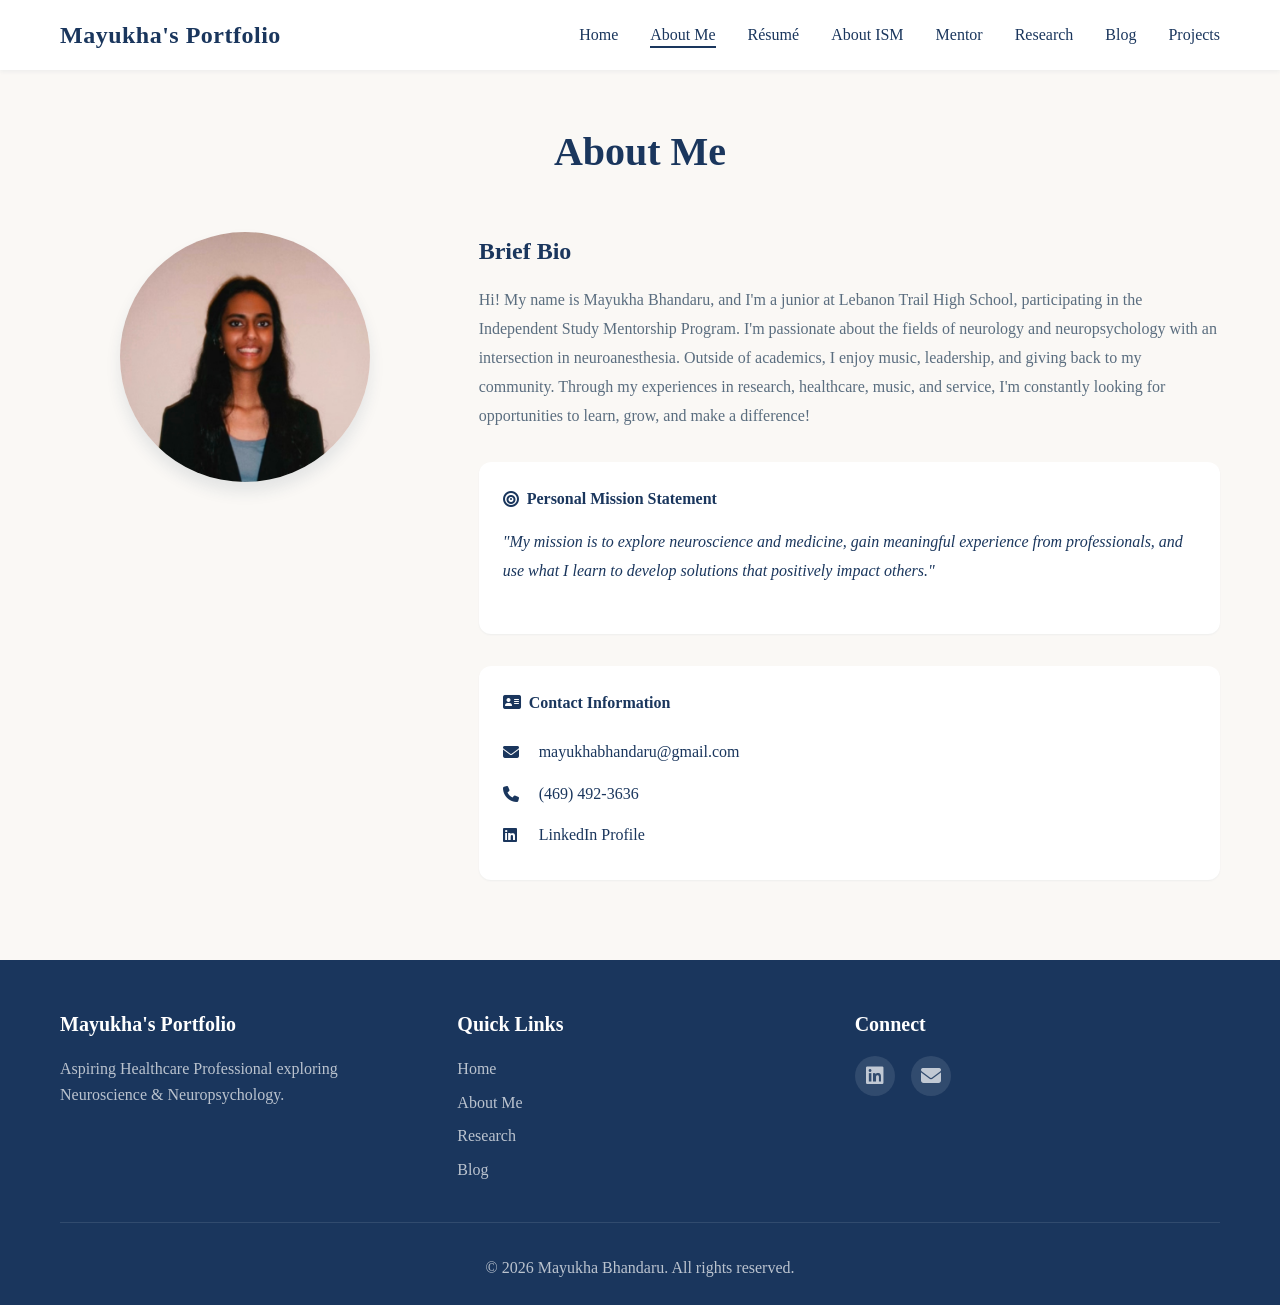
==== commit 20ecc96b: "Add headshot photo to About page Co-Authored-By: Claude Opus 5.5 <noreply@anthropic.com>" ====
--- a/about.html
+++ b/about.html
@@ -39,10 +39,7 @@
             <h2 class="section-title">About Me</h2>
             <div class="about-content">
                 <div class="headshot-container">
-                    <div class="headshot-placeholder">
-                        <i class="fas fa-user-circle"></i>
-                        <span>Professional Photo</span>
-                    </div>
+                    <img src="assets/images/headshot.jpg" alt="Mayukha Bhandaru" class="headshot">
                 </div>
                 <div class="about-text">
                     <h3>Brief Bio</h3>
--- a/css/styles.css
+++ b/css/styles.css
@@ -32,7 +32,7 @@
 }
 
 body {
-    font-family: 'Inter', -apple-system, BlinkMacSystemFont, 'Segoe UI', sans-serif;
+    font-family: 'Times New Roman', Times, serif;
     color: var(--text-dark);
     line-height: 1.6;
     background-color: var(--bg-white);
@@ -50,7 +50,7 @@
 }
 
 .section-title {
-    font-family: 'Playfair Display', serif;
+    font-family: 'Times New Roman', Times, serif;
     font-size: 2.5rem;
     font-weight: 700;
     text-align: center;
@@ -95,7 +95,7 @@
 }
 
 .brand-name {
-    font-family: 'Playfair Display', serif;
+    font-family: 'Times New Roman', Times, serif;
     font-weight: 700;
     font-size: 1.5rem;
     color: var(--primary-color);
@@ -195,7 +195,7 @@
 .hero-split {
     display: grid;
     grid-template-columns: 1fr 1fr;
-    gap: 4rem;
+    gap: 0.5rem;
     align-items: center;
     margin-bottom: 4rem;
 }
@@ -205,7 +205,7 @@
 }
 
 .hero-title {
-    font-family: 'Playfair Display', serif;
+    font-family: 'Times New Roman', Times, serif;
     font-size: 4rem;
     font-weight: 700;
     margin-bottom: 1.5rem;
@@ -301,6 +301,38 @@
     font-weight: 500;
 }
 
+.hero-image {
+    width: 100%;
+    height: 350px;
+    object-fit: cover;
+    border-radius: 16px;
+    box-shadow: var(--shadow-lg);
+    transition: all 0.3s ease;
+}
+
+.hero-image:hover {
+    transform: translateY(-5px);
+    box-shadow: var(--shadow-xl);
+}
+
+.image-credit {
+    margin-top: 0.5rem;
+    font-size: 0.75rem;
+    color: rgba(255, 255, 255, 0.6);
+    text-align: center;
+}
+
+.image-credit a {
+    color: var(--accent-color);
+    text-decoration: none;
+    transition: opacity 0.3s ease;
+}
+
+.image-credit a:hover {
+    opacity: 0.8;
+    text-decoration: underline;
+}
+
 .quote-icon {
     font-size: 2rem;
     color: var(--accent-color);
@@ -370,6 +402,15 @@
 .headshot-container {
     display: flex;
     justify-content: center;
+}
+
+.headshot {
+    width: 250px;
+    height: 250px;
+    border-radius: 50%;
+    object-fit: cover;
+    object-position: 50% 30%;
+    box-shadow: var(--shadow-lg);
 }
 
 .headshot-placeholder {
@@ -507,6 +548,21 @@
     margin-bottom: 0.5rem;
 }
 
+.resume-preview-image {
+    width: 100%;
+    max-width: 400px;
+    height: auto;
+    border-radius: 12px;
+    box-shadow: var(--shadow-lg);
+    border: 2px solid var(--border-color);
+    transition: all 0.3s ease;
+}
+
+.resume-preview-image:hover {
+    transform: translateY(-5px);
+    box-shadow: var(--shadow-xl);
+}
+
 .resume-download {
     display: flex;
     flex-direction: column;
@@ -567,6 +623,93 @@
     gap: 0.5rem;
 }
 
+.resume-projects {
+    grid-column: 1 / -1;
+    margin-top: 3rem;
+    padding-top: 3rem;
+    border-top: 2px solid var(--border-color);
+}
+
+.resume-projects h3 {
+    color: var(--text-dark);
+    margin-bottom: 0.5rem;
+    font-size: 1.5rem;
+}
+
+.projects-intro {
+    color: var(--text-light);
+    margin-bottom: 2rem;
+    font-size: 1rem;
+}
+
+.project-links-grid {
+    display: grid;
+    grid-template-columns: repeat(2, 1fr);
+    gap: 1.5rem;
+}
+
+.project-link-card {
+    display: grid;
+    grid-template-columns: auto 1fr auto;
+    align-items: center;
+    gap: 1rem;
+    padding: 1.5rem;
+    background: var(--bg-light);
+    border: 2px solid var(--border-color);
+    border-radius: 8px;
+    text-decoration: none;
+    transition: all 0.3s ease;
+}
+
+.project-link-card:hover {
+    transform: translateY(-3px);
+    box-shadow: var(--shadow-md);
+    border-color: var(--primary-color);
+}
+
+.project-icon {
+    width: 50px;
+    height: 50px;
+    display: flex;
+    align-items: center;
+    justify-content: center;
+    border-radius: 8px;
+    font-size: 1.5rem;
+}
+
+.substack-card .project-icon {
+    background: #FF6719;
+    color: white;
+}
+
+.medium-card .project-icon {
+    background: #000000;
+    color: white;
+}
+
+.project-info h4 {
+    color: var(--text-dark);
+    font-size: 1.1rem;
+    margin-bottom: 0.25rem;
+}
+
+.project-info p {
+    color: var(--text-light);
+    font-size: 0.9rem;
+    margin: 0;
+}
+
+.project-link-card > i {
+    color: var(--text-light);
+    font-size: 1rem;
+    transition: all 0.3s ease;
+}
+
+.project-link-card:hover > i {
+    color: var(--primary-color);
+    transform: translateX(3px);
+}
+
 .resume-highlights {
     grid-column: 1 / -1;
     margin-top: 2rem;
@@ -623,6 +766,26 @@
     max-width: 800px;
     margin: 0 auto 3rem;
     text-align: center;
+}
+
+.ism-text-content {
+    max-width: 900px;
+    margin: 0 auto;
+    background: var(--bg-white);
+    padding: 3rem;
+    border-radius: 12px;
+    box-shadow: var(--shadow-md);
+}
+
+.ism-text-content p {
+    font-size: 1.1rem;
+    line-height: 1.8;
+    color: var(--text-light);
+    margin-bottom: 1.5rem;
+}
+
+.ism-text-content p:last-child {
+    margin-bottom: 0;
 }
 
 .lead {
@@ -882,6 +1045,136 @@
     transform: translateY(-2px);
 }
 
+/* Research Documents Page */
+.research-documents {
+    max-width: 1000px;
+    margin: 3rem auto 0;
+}
+
+.research-document-card {
+    background: var(--bg-white);
+    border-radius: 12px;
+    padding: 3rem;
+    margin-bottom: 3rem;
+    box-shadow: var(--shadow-md);
+    transition: all 0.3s ease;
+}
+
+.research-document-card:hover {
+    box-shadow: var(--shadow-xl);
+    transform: translateY(-3px);
+}
+
+.research-doc-header {
+    margin-bottom: 2rem;
+}
+
+.doc-meta {
+    display: flex;
+    gap: 1.5rem;
+    align-items: center;
+    margin-bottom: 1rem;
+}
+
+.doc-number {
+    background: var(--primary-color);
+    color: white;
+    padding: 0.5rem 1rem;
+    border-radius: 50px;
+    font-weight: 600;
+    font-size: 0.9rem;
+}
+
+.doc-type {
+    color: var(--text-light);
+    display: flex;
+    align-items: center;
+    gap: 0.5rem;
+    font-size: 0.95rem;
+}
+
+.doc-type i {
+    color: var(--primary-color);
+}
+
+.doc-title {
+    font-size: 2rem;
+    color: var(--text-dark);
+    margin-bottom: 1rem;
+}
+
+.doc-description {
+    color: var(--text-light);
+    font-size: 1.1rem;
+    line-height: 1.8;
+    margin-bottom: 0;
+}
+
+.research-doc-actions {
+    margin-bottom: 2rem;
+    padding-bottom: 2rem;
+    border-bottom: 2px solid var(--border-color);
+}
+
+.doc-link-btn {
+    display: inline-flex;
+    align-items: center;
+    gap: 1rem;
+    padding: 1rem 2rem;
+    background: var(--primary-color);
+    color: white;
+    text-decoration: none;
+    border-radius: 8px;
+    font-weight: 600;
+    transition: all 0.3s ease;
+}
+
+.doc-link-btn:hover {
+    background: var(--secondary-color);
+    transform: translateY(-2px);
+    box-shadow: var(--shadow-md);
+}
+
+.doc-link-btn > i:last-child {
+    font-size: 0.9rem;
+    opacity: 0.8;
+}
+
+.research-doc-content h4 {
+    color: var(--text-dark);
+    font-size: 1.3rem;
+    margin-bottom: 1rem;
+}
+
+.research-doc-content p {
+    color: var(--text-light);
+    line-height: 1.8;
+    font-size: 1.05rem;
+}
+
+.back-link {
+    display: inline-flex;
+    align-items: center;
+    gap: 0.5rem;
+    color: var(--primary-color);
+    text-decoration: none;
+    font-weight: 600;
+    margin-bottom: 2rem;
+    transition: all 0.3s ease;
+}
+
+.back-link:hover {
+    gap: 0.75rem;
+}
+
+.back-link i {
+    transition: transform 0.3s ease;
+}
+
+.back-link:hover i {
+    transform: translateX(-3px);
+}
+
 /* ===========================
    BLOG SECTION
    =========================== */
@@ -1286,7 +1579,7 @@
 /* ===========================
    RESPONSIVE DESIGN
    =========================== */
-@media (max-width: 968px) {
+@media (max-width: 768px) {
     .nav-menu {
         position: fixed;
         left: -100%;
@@ -1308,12 +1601,6 @@
         display: flex;
     }
 
-    .hero-split {
-        grid-template-columns: 1fr;
-        gap: 2rem;
-        margin-bottom: 2rem;
-    }
-
     .hero-text {
         text-align: center;
     }
@@ -1322,7 +1609,7 @@
         font-size: 3rem;
     }
 
-    .hero-image-placeholder {
+    .hero-image {
         height: 250px;
     }
 
@@ -1351,6 +1638,10 @@
     }
 
     .projects-grid {
+        grid-template-columns: 1fr;
+    }
+
+    .project-links-grid {
         grid-template-columns: 1fr;
     }
 
